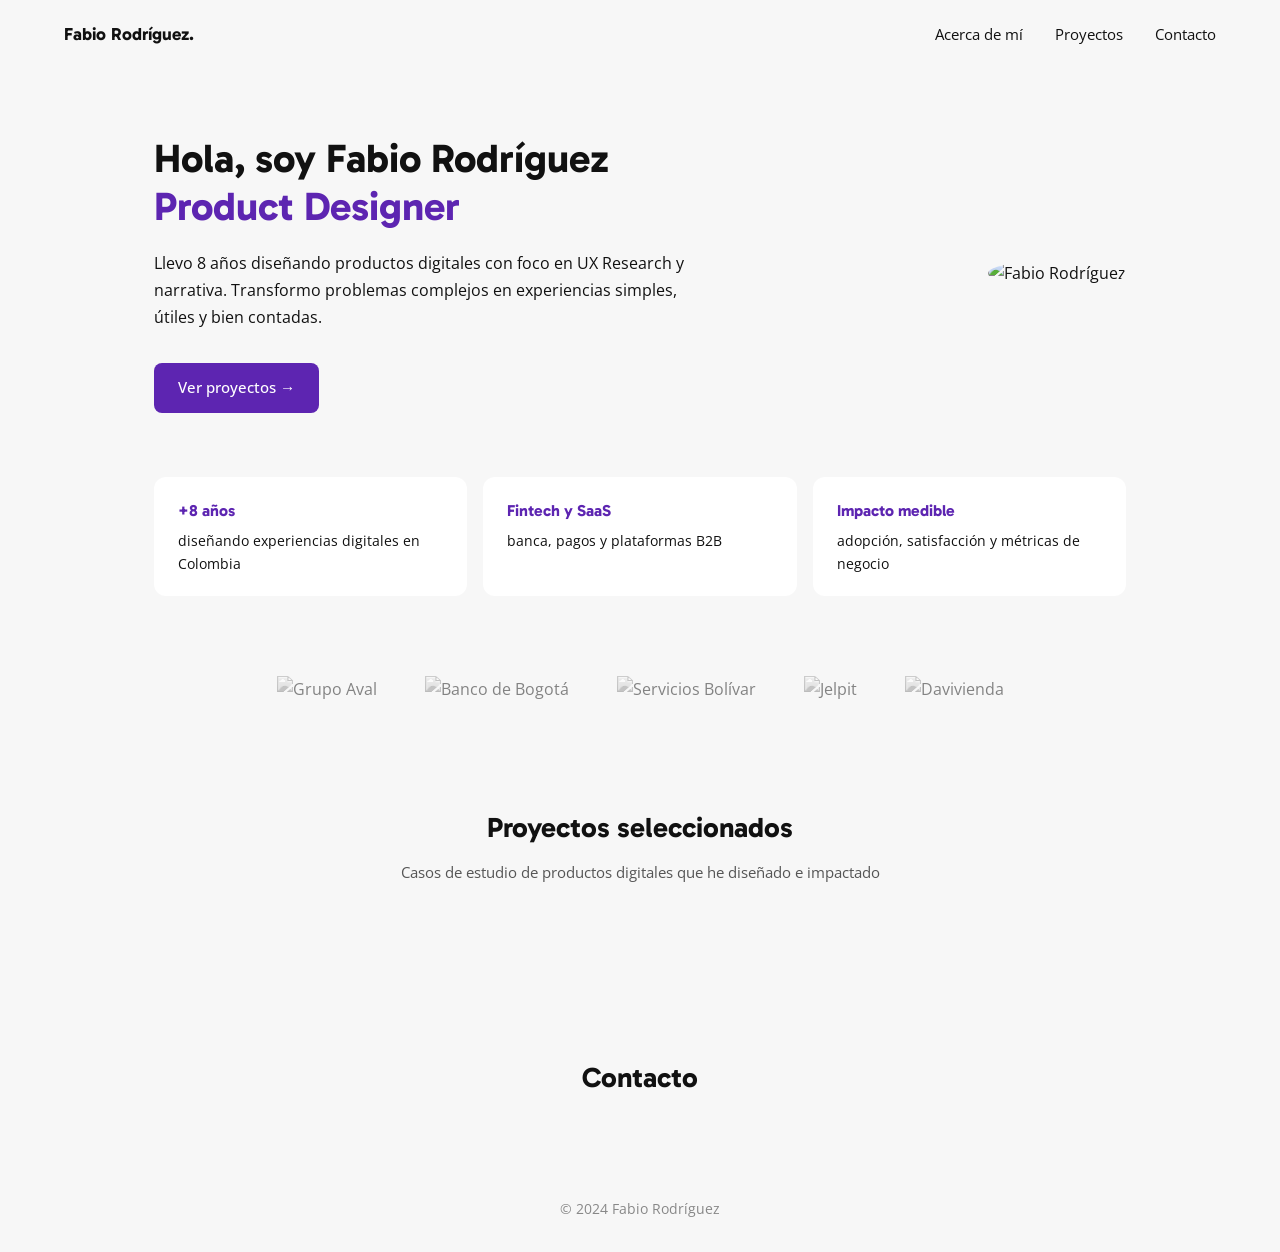
==== index.html @ 00364321 "Add files via upload" ====
<!DOCTYPE html>
<html lang="es">
<head>
  <meta charset="UTF-8">
  <meta name="viewport" content="width=device-width, initial-scale=1.0">
  <title>Fabio Rodríguez — Product Designer</title>
  <link rel="preconnect" href="https://fonts.googleapis.com">
  <link rel="preconnect" href="https://fonts.gstatic.com" crossorigin>
  <link href="https://fonts.googleapis.com/css2?family=Gabarito:wght@400;500;600;700&family=Open+Sans:wght@400;500;600&display=swap" rel="stylesheet">
  <link rel="stylesheet" href="estilos.css">
</head>
<body>

  <!-- NAV -->
  <nav>
    <span class="logo">Fabio Rodríguez.</span>
    <ul>
      <li><a href="#about">Acerca de mí</a></li>
      <li><a href="#proyectos">Proyectos</a></li>
      <li><a href="#contacto">Contacto</a></li>
    </ul>
  </nav>

  <!-- HERO -->
  <section class="hero">
    <div class="hero-texto">
      <h1>Hola, soy Fabio Rodríguez<br><span>Product Designer</span></h1>
      <p>Llevo 8 años diseñando productos digitales con foco en UX Research y narrativa. Transformo problemas complejos en experiencias simples, útiles y bien contadas.</p>
      <a href="#proyectos" class="btn">Ver proyectos →</a>
    </div>
    <div class="hero-foto">
      <img src="img/foto.png" alt="Fabio Rodríguez">
    </div>
  </section>

  <!-- PILLS -->
  <section class="pills">
    <div class="pill">
      <strong>+8 años</strong>
      <span>diseñando experiencias digitales en Colombia</span>
    </div>
    <div class="pill">
      <strong>Fintech y SaaS</strong>
      <span>banca, pagos y plataformas B2B</span>
    </div>
    <div class="pill">
      <strong>Impacto medible</strong>
      <span>adopción, satisfacción y métricas de negocio</span>
    </div>
  </section>

  <!-- LOGOS -->
  <section class="logos">
    <img src="img/logo-aval.png" alt="Grupo Aval">
    <img src="img/logo-bogota.png" alt="Banco de Bogotá">
    <img src="img/logo-bolivar.png" alt="Servicios Bolívar">
    <img src="img/logo-jelpit.png" alt="Jelpit">
    <img src="img/logo-davivienda.png" alt="Davivienda">
  </section>

  <!-- PROYECTOS -->
  <section class="proyectos" id="proyectos">
    <h2>Proyectos seleccionados</h2>
    <p class="subtitulo-seccion">Casos de estudio de productos digitales que he diseñado e impactado</p>
    <div class="grid-proyectos">
      <!-- Cards aquí -->
    </div>
  </section>

  <!-- CONTACTO -->
  <section class="contacto" id="contacto">
    <h2>Contacto</h2>
  </section>

  <!-- FOOTER -->
  <footer>
    <p>© 2024 Fabio Rodríguez</p>
  </footer>

</body>
</html>
---- estilos.css ----
*, *::before, *::after {
  box-sizing: border-box;
  margin: 0;
  padding: 0;
}

:root {
  --fondo: #F7F7F7;
  --texto: #111111;
  --acento: #5D25B1;
  --fuente-titulo: 'Gabarito', sans-serif;
  --fuente-cuerpo: 'Open Sans', sans-serif;
}

body {
  background-color: var(--fondo);
  color: var(--texto);
  font-family: var(--fuente-cuerpo);
  font-size: 16px;
  line-height: 1.7;
}

/* NAV */
nav {
  display: flex;
  justify-content: space-between;
  align-items: center;
  padding: 1.25rem 5%;
  background: var(--fondo);
}

.logo {
  font-family: var(--fuente-titulo);
  font-weight: 700;
  font-size: 1.1rem;
  color: var(--texto);
}

nav ul {
  list-style: none;
  display: flex;
  gap: 2rem;
}

nav ul a {
  text-decoration: none;
  color: var(--texto);
  font-size: 0.95rem;
}

nav ul a:hover {
  color: var(--acento);
}

/* HERO */
.hero {
  display: flex;
  align-items: center;
  justify-content: space-between;
  padding: 4rem 5%;
  gap: 2rem;
  max-width: 1100px;
  margin: 0 auto;
}

.hero-texto {
  max-width: 620px;
}

.hero-texto h1 {
  font-family: var(--fuente-titulo);
  font-size: 2.5rem;
  font-weight: 700;
  line-height: 1.2;
  margin-bottom: 1.25rem;
}

.hero-texto h1 span {
  color: var(--acento);
}

.hero-texto p {
  font-size: 1rem;
  color: var(--texto);
  margin-bottom: 2rem;
  max-width: 540px;
}

.hero-foto img {
  width: 140px;
  height: 140px;
  border-radius: 50%;
  object-fit: cover;
}

.btn {
  display: inline-block;
  padding: 0.75rem 1.5rem;
  background: var(--acento);
  color: #fff;
  border-radius: 8px;
  text-decoration: none;
  font-size: 0.95rem;
  font-weight: 500;
  transition: opacity 0.2s;
}

.btn:hover {
  opacity: 0.85;
}

/* PILLS */
.pills {
  display: flex;
  gap: 1rem;
  padding: 0 5% 3rem;
  max-width: 1100px;
  margin: 0 auto;
}

.pill {
  flex: 1;
  background: #fff;
  border-radius: 12px;
  padding: 1.25rem 1.5rem;
  display: flex;
  flex-direction: column;
  gap: 0.25rem;
}

.pill strong {
  font-family: var(--fuente-titulo);
  font-size: 1rem;
  color: var(--acento);
}

.pill span {
  font-size: 0.875rem;
  color: var(--texto);
}

/* LOGOS */
.logos {
  display: flex;
  align-items: center;
  justify-content: center;
  gap: 3rem;
  padding: 2rem 5%;
  max-width: 1100px;
  margin: 0 auto;
  filter: grayscale(100%);
  opacity: 0.5;
}

.logos img {
  height: 32px;
  object-fit: contain;
}

/* PROYECTOS */
.proyectos {
  padding: 4rem 5%;
  max-width: 1100px;
  margin: 0 auto;
}

.proyectos h2 {
  font-family: var(--fuente-titulo);
  font-size: 1.75rem;
  font-weight: 700;
  text-align: center;
  margin-bottom: 0.5rem;
}

.subtitulo-seccion {
  text-align: center;
  color: #555;
  font-size: 0.95rem;
  margin-bottom: 2.5rem;
}

.grid-proyectos {
  display: grid;
  grid-template-columns: repeat(2, 1fr);
  gap: 1.5rem;
}

/* CONTACTO */
.contacto {
  padding: 4rem 5%;
  max-width: 1100px;
  margin: 0 auto;
  text-align: center;
}

.contacto h2 {
  font-family: var(--fuente-titulo);
  font-size: 1.75rem;
  font-weight: 700;
}

/* FOOTER */
footer {
  text-align: center;
  padding: 2rem;
  font-size: 0.85rem;
  color: #888;
}
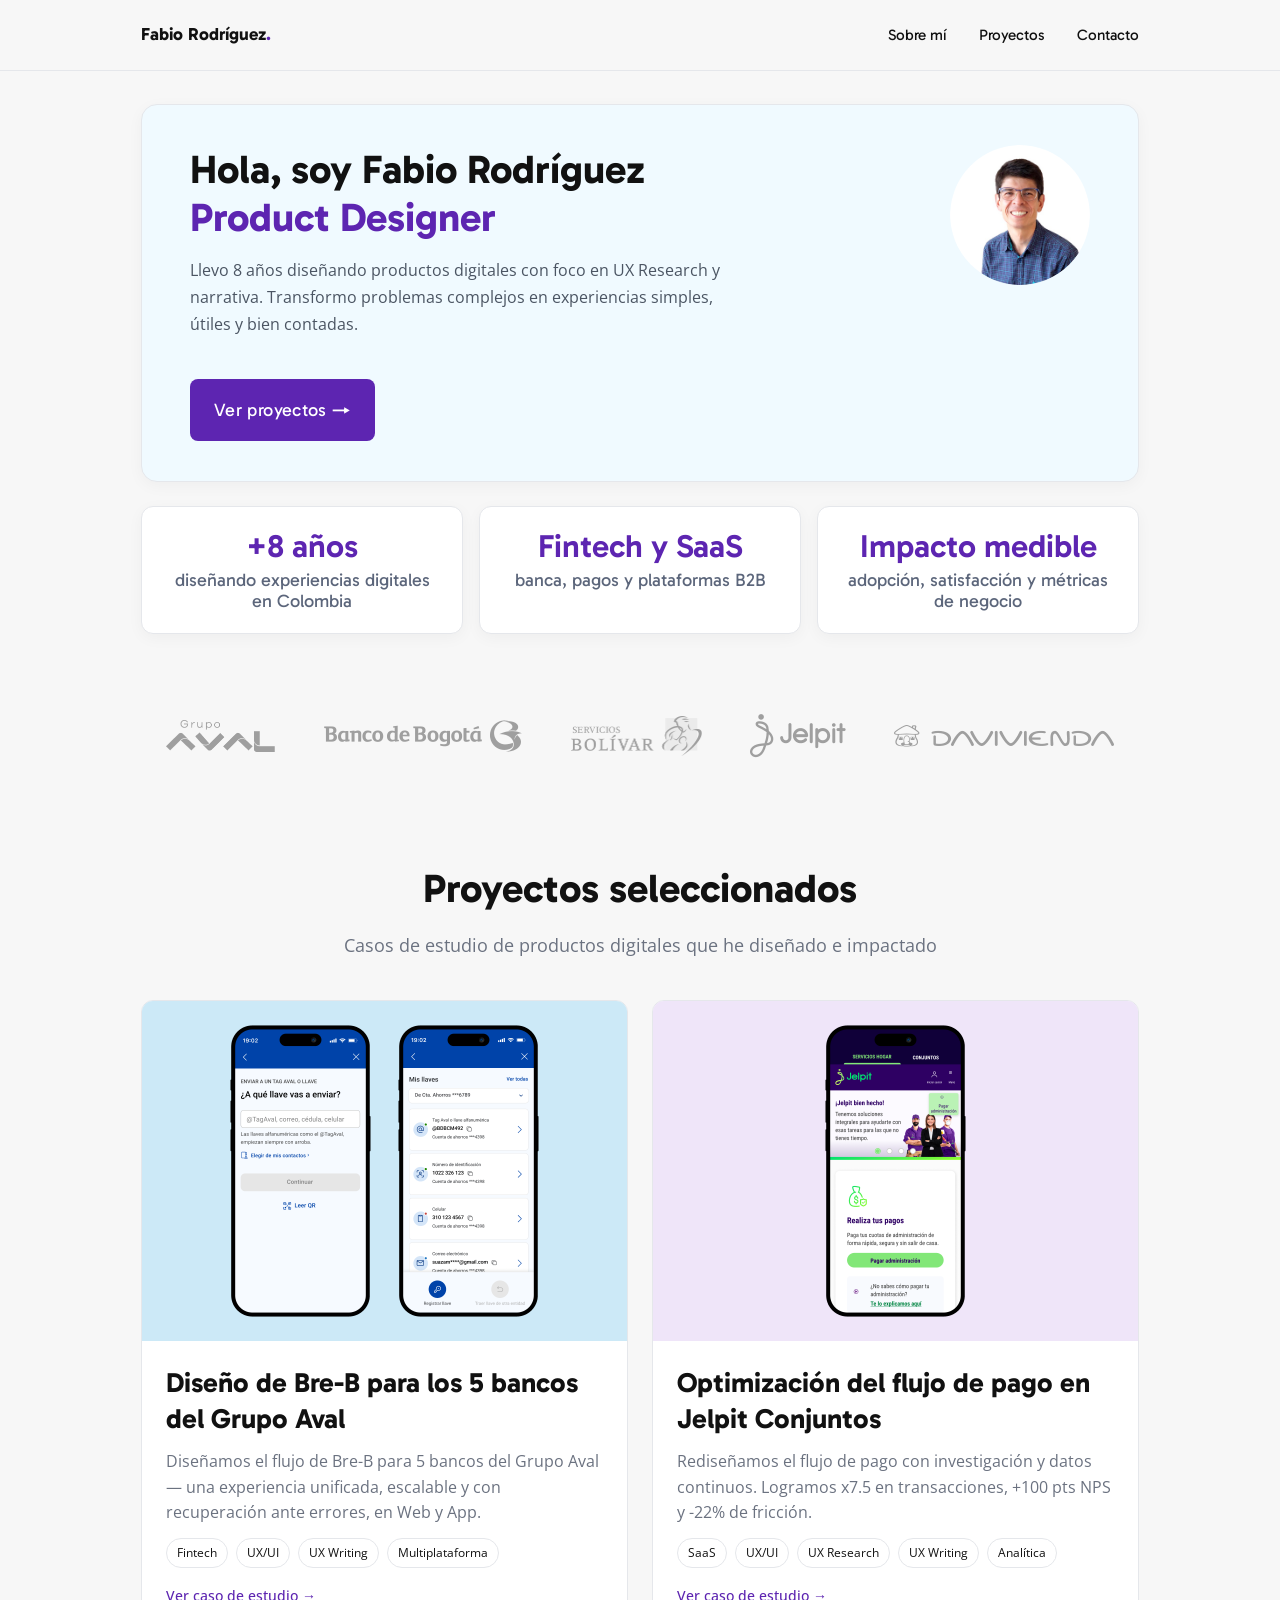
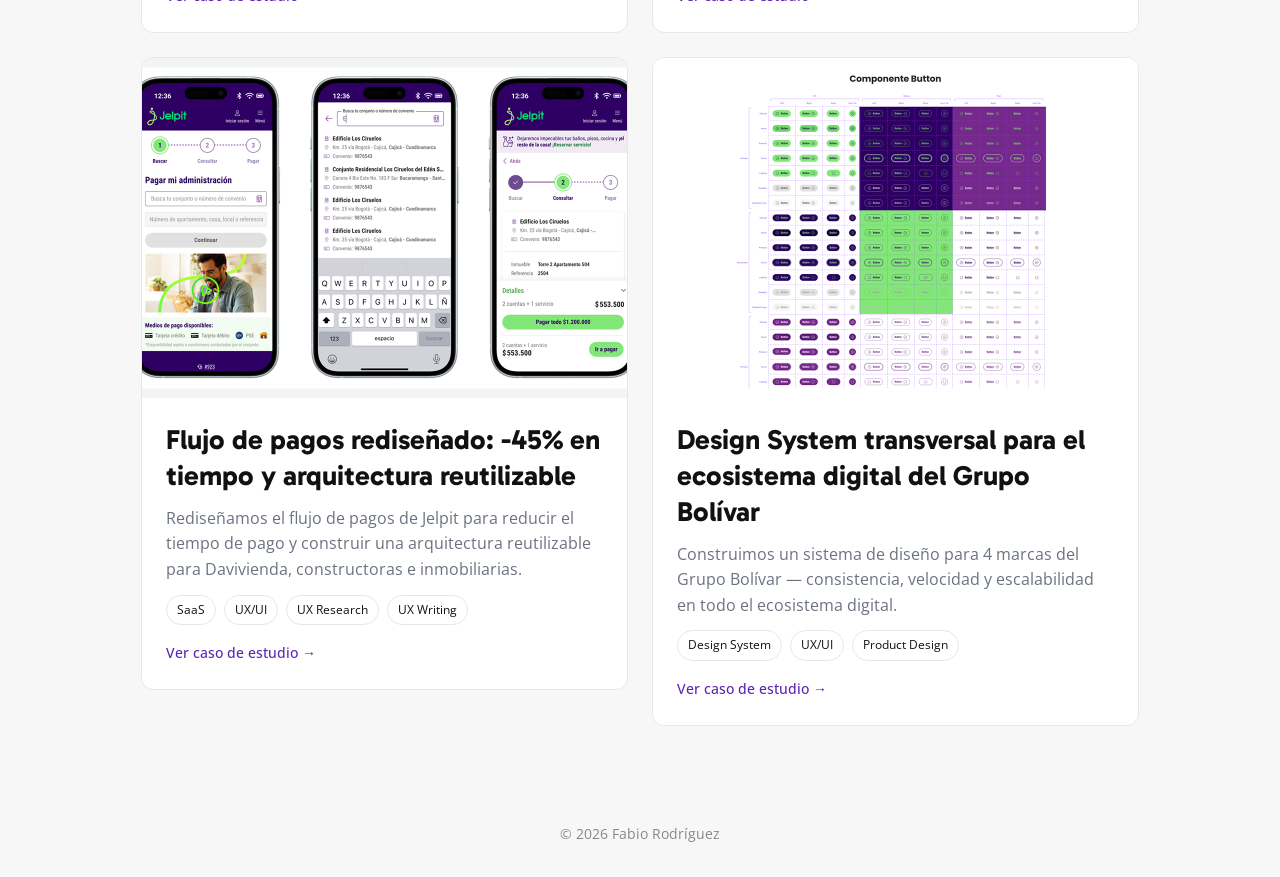
==== commit 38cc8679: "Add files via upload" ====
--- a/index.html
+++ b/index.html
@@ -9,27 +9,44 @@
   <link href="https://fonts.googleapis.com/css2?family=Gabarito:wght@400;500;600;700&family=Open+Sans:wght@400;500;600&display=swap" rel="stylesheet">
   <link rel="stylesheet" href="estilos.css">
 </head>
+<script>
+  function toggleMenu() {
+    const menu = document.getElementById('nav-menu');
+    const btn = document.getElementById('menu-btn');
+    menu.classList.toggle('abierto');
+    btn.classList.toggle('activo');
+  }
+</script>
 <body>
 
   <!-- NAV -->
   <nav>
-    <span class="logo">Fabio Rodríguez.</span>
-    <ul>
-      <li><a href="#about">Acerca de mí</a></li>
+  <div class="nav-inner">
+    <a href="index.html" class="logo">Fabio Rodríguez<span class="punto">.</span></a>
+    <button class="menu-toggle" onclick="toggleMenu()" id="menu-btn">
+      <span></span>
+      <span></span>
+      <span></span>
+    </button>
+    <ul id="nav-menu">
+      <li><a href="sobre-mi.html">Sobre mí</a></li>
       <li><a href="#proyectos">Proyectos</a></li>
-      <li><a href="#contacto">Contacto</a></li>
+      <li><a href="contacto.html">Contacto</a></li>
     </ul>
-  </nav>
+  </div>
+</nav>
 
   <!-- HERO -->
   <section class="hero">
-    <div class="hero-texto">
-      <h1>Hola, soy Fabio Rodríguez<br><span>Product Designer</span></h1>
-      <p>Llevo 8 años diseñando productos digitales con foco en UX Research y narrativa. Transformo problemas complejos en experiencias simples, útiles y bien contadas.</p>
-      <a href="#proyectos" class="btn">Ver proyectos →</a>
-    </div>
-    <div class="hero-foto">
-      <img src="img/foto.png" alt="Fabio Rodríguez">
+    <div class="hero-card">
+      <div class="hero-texto">
+        <h1>Hola, soy Fabio Rodríguez<br><span>Product Designer</span></h1>
+        <p>Llevo 8 años diseñando productos digitales con foco en UX Research y narrativa. Transformo problemas complejos en experiencias simples, útiles y bien contadas.</p>
+        <a href="#proyectos" class="btn">Ver proyectos →</a>
+      </div>
+      <div class="hero-foto">
+        <img src="img/foto.png" alt="Fabio Rodríguez">
+      </div>
     </div>
   </section>
 
@@ -51,11 +68,11 @@
 
   <!-- LOGOS -->
   <section class="logos">
-    <img src="img/logo-aval.png" alt="Grupo Aval">
-    <img src="img/logo-bogota.png" alt="Banco de Bogotá">
-    <img src="img/logo-bolivar.png" alt="Servicios Bolívar">
-    <img src="img/logo-jelpit.png" alt="Jelpit">
-    <img src="img/logo-davivienda.png" alt="Davivienda">
+    <img src="img/logo-aval.png" alt="Grupo Aval" class="logo-aval">
+    <img src="img/logo-bogota.png" alt="Banco de Bogotá" class="logo-bogota">
+    <img src="img/logo-bolivar.png" alt="Servicios Bolívar" class="logo-bolivar">
+    <img src="img/logo-jelpit.png" alt="Jelpit" class="logo-jelpit">
+    <img src="img/logo-davivienda.png" alt="Davivienda" class="logo-davivienda">
   </section>
 
   <!-- PROYECTOS -->
@@ -63,18 +80,90 @@
     <h2>Proyectos seleccionados</h2>
     <p class="subtitulo-seccion">Casos de estudio de productos digitales que he diseñado e impactado</p>
     <div class="grid-proyectos">
-      <!-- Cards aquí -->
-    </div>
+
+      <a href="breb.html" class="card-link-wrapper">
+        <div class="card">
+          <div class="card-imagen" style="background: #DBEAFE;">
+            <img src="img/proyecto-breb.png" alt="Bre-B">
+          </div>
+          <div class="card-contenido">
+            <h3>Diseño de Bre-B para los 5 bancos del Grupo Aval</h3>
+            <p>Diseñamos el flujo de Bre-B para 5 bancos del Grupo Aval — una experiencia unificada, escalable y con recuperación ante errores, en Web y App.</p>
+            <div class="pills-card">
+              <span class="pill-tag">Fintech</span>
+              <span class="pill-tag">UX/UI</span>
+              <span class="pill-tag">UX Writing</span>
+              <span class="pill-tag">Multiplataforma</span>
+            </div>
+            <span class="card-link">Ver caso de estudio →</span>
+          </div>
+        </div>
+      </a>
+
+      <a href="jelpit-opt.html" class="card-link-wrapper">
+        <div class="card">
+          <div class="card-imagen" style="background: #EDE9FE;">
+            <img src="img/proyecto-jelpit-opt.png" alt="Jelpit Optimización">
+          </div>
+          <div class="card-contenido">
+            <h3>Optimización del flujo de pago en Jelpit Conjuntos</h3>
+            <p>Rediseñamos el flujo de pago con investigación y datos continuos. Logramos x7.5 en transacciones, +100 pts NPS y -22% de fricción.</p>
+            <div class="pills-card">
+              <span class="pill-tag">SaaS</span>
+              <span class="pill-tag">UX/UI</span>
+              <span class="pill-tag">UX Research</span>
+              <span class="pill-tag">UX Writing</span>
+              <span class="pill-tag">Analítica</span>
+            </div>
+            <span class="card-link">Ver caso de estudio →</span>
+          </div>
+        </div>
+      </a>
+
+      <a href="jelpit-rediseno.html" class="card-link-wrapper">
+        <div class="card">
+          <div class="card-imagen" style="background: #F3F4F6;">
+            <img src="img/proyecto-jelpit-rediseno.png" alt="Jelpit Rediseño">
+          </div>
+          <div class="card-contenido">
+            <h3>Flujo de pagos rediseñado: -45% en tiempo y arquitectura reutilizable</h3>
+            <p>Rediseñamos el flujo de pagos de Jelpit para reducir el tiempo de pago y construir una arquitectura reutilizable para Davivienda, constructoras e inmobiliarias.</p>
+            <div class="pills-card">
+              <span class="pill-tag">SaaS</span>
+              <span class="pill-tag">UX/UI</span>
+              <span class="pill-tag">UX Research</span>
+              <span class="pill-tag">UX Writing</span>
+            </div>
+            <span class="card-link">Ver caso de estudio →</span>
+          </div>
+        </div>
+      </a>
+
+      <a href="design-system.html" class="card-link-wrapper">
+        <div class="card">
+          <div class="card-imagen" style="background: #F3F4F6;">
+            <img src="img/proyecto-design-system.png" alt="Design System">
+          </div>
+          <div class="card-contenido">
+            <h3>Design System transversal para el ecosistema digital del Grupo Bolívar</h3>
+            <p>Construimos un sistema de diseño para 4 marcas del Grupo Bolívar — consistencia, velocidad y escalabilidad en todo el ecosistema digital.</p>
+            <div class="pills-card">
+              <span class="pill-tag">Design System</span>
+              <span class="pill-tag">UX/UI</span>
+              <span class="pill-tag">Product Design</span>
+            </div>
+            <span class="card-link">Ver caso de estudio →</span>
+          </div>
+        </div>
+      </a>
+    </div>  
+
   </section>
-
-  <!-- CONTACTO -->
-  <section class="contacto" id="contacto">
-    <h2>Contacto</h2>
-  </section>
+  
 
   <!-- FOOTER -->
   <footer>
-    <p>© 2024 Fabio Rodríguez</p>
+    <p>© 2026 Fabio Rodríguez</p>
   </footer>
 
 </body>
--- a/estilos.css
+++ b/estilos.css
@@ -18,15 +18,27 @@
   font-family: var(--fuente-cuerpo);
   font-size: 16px;
   line-height: 1.7;
+  padding-top: 72px;
 }
 
 /* NAV */
 nav {
+  position: fixed;
+  top: 0;
+  left: 0;
+  right: 0;
+  background: var(--fondo);
+  border-bottom: 1px solid #E5E7EB;
+  z-index: 100;
+}
+
+.nav-inner {
   display: flex;
   justify-content: space-between;
   align-items: center;
   padding: 1.25rem 5%;
-  background: var(--fondo);
+  max-width: 1126px;
+  margin: 0 auto;
 }
 
 .logo {
@@ -34,6 +46,11 @@
   font-weight: 700;
   font-size: 1.1rem;
   color: var(--texto);
+  text-decoration: none;
+}
+
+.punto {
+  color: var(--acento);
 }
 
 nav ul {
@@ -46,6 +63,8 @@
   text-decoration: none;
   color: var(--texto);
   font-size: 0.95rem;
+  font-family: var(--fuente-titulo);
+  font-weight: 400;
 }
 
 nav ul a:hover {
@@ -54,13 +73,22 @@
 
 /* HERO */
 .hero {
-  display: flex;
-  align-items: center;
+  padding: 2rem 5% 0;
+  max-width: 1126px;
+  margin: 0 auto;
+}
+
+.hero-card {
+  background: #F0FAFF;
+  border: 1px solid #E5E7EB;
+  border-radius: 16px;
+  box-shadow: 0px 4px 16px 0px rgba(0, 0, 0, 0.04);
+  display: flex;
+  align-items: flex-start;
   justify-content: space-between;
-  padding: 4rem 5%;
+  padding: 40px 48px;
   gap: 2rem;
-  max-width: 1100px;
-  margin: 0 auto;
+  margin-bottom: 24px;
 }
 
 .hero-texto {
@@ -72,7 +100,7 @@
   font-size: 2.5rem;
   font-weight: 700;
   line-height: 1.2;
-  margin-bottom: 1.25rem;
+  margin-bottom: 16px;
 }
 
 .hero-texto h1 span {
@@ -81,8 +109,8 @@
 
 .hero-texto p {
   font-size: 1rem;
-  color: var(--texto);
-  margin-bottom: 2rem;
+  color: #4B5563;
+  margin-bottom: 40px;
   max-width: 540px;
 }
 
@@ -94,15 +122,20 @@
 }
 
 .btn {
-  display: inline-block;
-  padding: 0.75rem 1.5rem;
+  display: inline-flex;
+  align-items: center;
+  gap: 24px;
+  padding: 16px 24px;
   background: var(--acento);
   color: #fff;
   border-radius: 8px;
   text-decoration: none;
-  font-size: 0.95rem;
-  font-weight: 500;
+  font-family: var(--fuente-titulo);
+  font-size: 18px;
+  font-weight: 400;
+  letter-spacing: 0.02em;
   transition: opacity 0.2s;
+  white-space: nowrap;
 }
 
 .btn:hover {
@@ -114,7 +147,7 @@
   display: flex;
   gap: 1rem;
   padding: 0 5% 3rem;
-  max-width: 1100px;
+  max-width: 1126px;
   margin: 0 auto;
 }
 
@@ -122,21 +155,28 @@
   flex: 1;
   background: #fff;
   border-radius: 12px;
+  border: 1px solid #E5E7EB;
+  box-shadow: 0px 4px 16px 0px rgba(0, 0, 0, 0.04);
   padding: 1.25rem 1.5rem;
   display: flex;
   flex-direction: column;
   gap: 0.25rem;
+  text-align: center;
+  line-height: 1.2;
 }
 
 .pill strong {
   font-family: var(--fuente-titulo);
-  font-size: 1rem;
+  font-size: 32px;
+  font-weight: 600;
   color: var(--acento);
 }
 
 .pill span {
-  font-size: 0.875rem;
-  color: var(--texto);
+  font-family: var(--fuente-titulo);
+  font-size: 18px;
+  font-weight: 300;
+  color: #5C667B;
 }
 
 /* LOGOS */
@@ -146,27 +186,46 @@
   justify-content: center;
   gap: 3rem;
   padding: 2rem 5%;
-  max-width: 1100px;
+  max-width: 1126px;
   margin: 0 auto;
   filter: grayscale(100%);
-  opacity: 0.5;
+  opacity: 0.6;
 }
 
 .logos img {
+  object-fit: contain;
+}
+
+.logo-aval {
   height: 32px;
-  object-fit: contain;
+}
+
+.logo-bogota {
+  height: 32px;
+}
+
+.logo-davivienda {
+  height: 22px;
+}
+
+.logo-bolivar {
+  height: 40px;
+}
+
+.logo-jelpit {
+  height: 44px;
 }
 
 /* PROYECTOS */
 .proyectos {
   padding: 4rem 5%;
-  max-width: 1100px;
+  max-width: 1126px;
   margin: 0 auto;
 }
 
 .proyectos h2 {
   font-family: var(--fuente-titulo);
-  font-size: 1.75rem;
+  font-size: 40px;
   font-weight: 700;
   text-align: center;
   margin-bottom: 0.5rem;
@@ -174,8 +233,8 @@
 
 .subtitulo-seccion {
   text-align: center;
-  color: #555;
-  font-size: 0.95rem;
+  color: #6B7280;
+  font-size: 18px;
   margin-bottom: 2.5rem;
 }
 
@@ -185,10 +244,106 @@
   gap: 1.5rem;
 }
 
+.card {
+  background: #fff;
+  border-radius: 12px;
+  border: 1px solid #E5E7EB;
+  overflow: hidden;
+}
+
+.card-imagen {
+  width: 100%;
+  height: 340px;
+  display: flex;
+  align-items: center;
+  justify-content: center;
+  overflow: hidden;
+}
+
+.card-imagen img {
+  width: 100%;
+  height: 100%;
+  object-fit: cover;
+}
+
+.card-link-wrapper {
+  text-decoration: none;
+  color: inherit;
+  display: block;
+}
+
+.card-link-wrapper:hover .card {
+  border-color: var(--acento);
+  transition: border-color 0.2s;
+}
+
+.card-contenido {
+  padding: 1.5rem;
+  display: flex;
+  flex-direction: column;
+  gap: 0.75rem;
+}
+
+.card-contenido h3 {
+  font-family: var(--fuente-titulo);
+  font-size: 1.725rem;
+  font-weight: 700;
+  color: var(--texto);
+  line-height: 1.3;
+}
+
+.card-contenido p {
+  font-size: 1rem;
+  color: #6B7280;
+  line-height: 1.6;
+}
+
+.pills-card {
+  display: flex;
+  flex-wrap: wrap;
+  gap: 0.5rem;
+}
+
+.pill-tag {
+  font-size: 0.75rem;
+  padding: 4px 10px;
+  border-radius: 20px;
+  border: 1px solid #E5E7EB;
+  color: var(--texto);
+  background: #fff;
+}
+
+.card-link {
+  font-size: 0.875rem;
+  color: var(--acento);
+  text-decoration: none;
+  font-weight: 500;
+  margin-top: 0.25rem;
+}
+
+.card-link:hover {
+  text-decoration: underline;
+}
+
+.seccion-con-imagen {
+  display: flex;
+  align-items: flex-start;
+  gap: 2rem;
+}
+
+.seccion-con-imagen img {
+  height: auto;
+  width: 100%;
+}
+
+.seccion-texto {
+  flex: 1;
+}
+
 /* CONTACTO */
 .contacto {
   padding: 4rem 5%;
-  max-width: 1100px;
+  max-width: 1126px;
   margin: 0 auto;
   text-align: center;
 }
@@ -205,4 +360,430 @@
   padding: 2rem;
   font-size: 0.85rem;
   color: #888;
+}
+
+/* HAMBURGUESA */
+.menu-toggle {
+  display: none;
+  flex-direction: column;
+  gap: 5px;
+  cursor: pointer;
+  background: none;
+  border: none;
+  padding: 4px;
+}
+
+.menu-toggle span {
+  width: 24px;
+  height: 2px;
+  background: var(--texto);
+  border-radius: 2px;
+  transition: all 0.3s;
+}
+
+/* SOBRE MÍ */
+.sobre-mi {
+  padding: 4rem 5%;
+  max-width: 1126px;
+  margin: 0 auto;
+}
+
+.sobre-mi-inner {
+  display: flex;
+  gap: 4rem;
+  align-items: flex-start;
+}
+
+.sobre-mi-foto img {
+  width: 200px;
+  height: 200px;
+  border-radius: 50%;
+  object-fit: cover;
+}
+
+.sobre-mi-texto {
+  display: flex;
+  flex-direction: column;
+  gap: 1rem;
+}
+
+.sobre-mi-texto h1 {
+  font-family: var(--fuente-titulo);
+  font-size: 2.5rem;
+  font-weight: 700;
+  line-height: 1.2;
+}
+
+.sobre-mi-tagline {
+  font-family: var(--fuente-titulo);
+  font-size: 1.25rem;
+  font-weight: 600;
+  color: var(--acento);
+}
+
+.sobre-mi-texto p {
+  font-size: 1rem;
+  color: #4B5563;
+  line-height: 1.7;
+}
+
+/* PROYECTO */
+.proyecto {
+  padding: 4rem 5%;
+}
+
+.proyecto-inner {
+  max-width: 886px;
+  margin: 0 auto;
+}
+
+/* HEADER */
+.proyecto-header {
+  margin-bottom: 2rem;
+}
+
+.breadcrumb {
+  font-size: 0.85rem;
+  color: #9CA3AF;
+  margin-bottom: 1rem;
+}
+
+.proyecto-header h1 {
+  font-family: var(--fuente-titulo);
+  font-size: 2.2rem;
+  line-height: 1.3;
+}
+
+/* META */
+.proyecto-meta {
+  display: grid;
+  grid-template-columns: repeat(4, 1fr);
+  gap: 1rem;
+  margin-bottom: 3rem;
+}
+
+.proyecto-meta div {
+  display: flex;
+  flex-direction: column;
+  gap: 0.25rem;
+}
+
+.proyecto-meta span {
+  font-size: 0.75rem;
+  color: #9CA3AF;
+}
+
+.proyecto-meta strong {
+  font-family: var(--fuente-titulo);
+  font-size: 0.95rem;
+}
+
+/* RESULTADOS */
+.resultados-wrapper {
+  display: flex;
+  flex-direction: column;
+  gap: 1rem;
+  margin-bottom: 3rem;
+}
+
+.resultados-grid {
+  display: grid;
+  grid-template-columns: repeat(3, 1fr);
+  gap: 1rem;
+}
+
+.resultados-grid--4 {
+  grid-template-columns: repeat(4, 1fr);
+}
+
+.resultados-fila-2 {
+  display: grid;
+  grid-template-columns: repeat(2, 1fr);
+  gap: 1rem;
+}
+
+.resultado-card {
+  background: #fff;
+  border: 1px solid #E5E7EB;
+  border-radius: 12px;
+  padding: 1.25rem 1.5rem;
+  display: flex;
+  flex-direction: column;
+  gap: 0.25rem;
+}
+
+.resultado-label {
+  font-family: var(--fuente-cuerpo);
+  font-size: 20px;
+  font-weight: 600;
+  color: var(--texto);
+}
+
+.resultado-numero {
+  font-family: var(--fuente-titulo);
+  font-size: 40px;
+  font-weight: 700;
+  color: var(--acento);
+  line-height: 1.1;
+}
+
+.resultado-detalle {
+  font-family: var(--fuente-cuerpo);
+  font-size: 14px;
+  color: #6B7280;
+}
+
+.resultado-card--texto .resultado-texto {
+  font-family: var(--fuente-titulo);
+  font-size: 22px;
+  font-weight: 600;
+  color: var(--texto);
+  line-height: 1.3;
+}
+
+/* SUBTÍTULO PROYECTO */
+.proyecto-subtitulo {
+  font-family: var(--fuente-titulo);
+  font-size: 1.25rem;
+  font-weight: 500;
+  color: #6B7280;
+  margin-bottom: 1rem;
+  margin-top: 0.5rem;
+}
+
+/* CONTENIDO */
+.proyecto-contenido {
+  display: flex;
+  flex-direction: column;
+  gap: 2.0rem;
+}
+
+.proyecto-contenido h2 {
+  font-family: var(--fuente-titulo);
+  font-size: 24px;
+  font-weight: 500;
+  color: #1F1F1F;
+  margin-bottom: 0.5rem;
+}
+
+.proyecto-contenido h4 {
+  font-family: var(--fuente-titulo);
+  font-size: 1.1rem;
+  font-weight: 600;
+  margin-top: 1.5rem;
+  margin-bottom: 0.5rem;
+  color: var(--texto);
+}
+
+.proyecto-contenido p {
+  color: #4B5563;
+  margin-bottom: 0.5em;
+}
+
+.proyecto-contenido ul {
+  padding-left: 1.2rem;
+  color: #4B5563;
+}
+
+.proyecto-contenido li {
+  margin-bottom: 0.5rem;
+}
+
+/* IMAGEN */
+.proyecto-imagen img {
+  width: 100%;
+  border-radius: 12px;
+  border: none;
+}
+
+.proyecto-imagen {
+  display: flex;
+  flex-direction: column;
+  gap: 0.5rem;
+  flex: 1;
+}
+
+.proyecto-imagen p {
+  font-size: 14px;
+  color: #6B7280;
+  min-height: 3.4em;
+}
+
+.row-imagen {
+  display: flex;
+  flex-direction: row;
+  flex-wrap: wrap;
+  gap: 40px;
+}
+
+.img-lateral {
+  height: 232px;
+  width: auto;
+  flex-shrink: 0;
+  max-width: 446px;
+}
+
+/* QUOTE */
+.proyecto-quote {
+  display: flex;
+  flex-direction: column;
+  align-items: center;
+  text-align: center;
+  gap: 1rem;
+  margin-top: 3rem;
+}
+
+.proyecto-quote h3 {
+  font-family: var(--fuente-titulo);
+  font-size: 24px;
+  font-weight: 500;
+  line-height: 1.4;
+}
+
+/* CTA */
+.proyecto-cta {
+  margin-top: 4rem;
+  text-align: center;
+  padding: 2rem;
+}
+
+.proyecto-cta p {
+  margin-bottom: 1.5rem;
+  font-size: 1.1rem;
+}
+
+/* RESPONSIVE */
+@media (max-width: 768px) {
+
+  /* NAV */
+  body {
+    padding-top: 0px;
+  }
+
+  .menu-toggle {
+    display: flex;
+  }
+
+  nav ul {
+    display: none;
+    flex-direction: column;
+    gap: 1rem;
+    position: absolute;
+    top: 64px;
+    left: 0;
+    right: 0;
+    background: var(--fondo);
+    padding: 1.5rem 5%;
+    border-bottom: 1px solid #E5E7EB;
+    z-index: 100;
+  }
+
+  nav ul.abierto {
+    display: flex;
+  }
+
+  nav {
+    position: sticky;
+    top: 0;
+  }
+
+  /* HERO */
+  .hero-card {
+    flex-direction: column;
+    align-items: center;
+    text-align: center;
+    padding: 2rem 1.5rem;
+  }
+
+  .hero-foto {
+    order: 1;
+    margin-top: 0;
+    margin-bottom: 1.5rem;
+  }
+
+  .menu-toggle.activo span:nth-child(1) {
+    transform: translateY(7px) rotate(45deg);
+  }
+
+  .menu-toggle.activo span:nth-child(2) {
+    opacity: 0;
+  }
+
+  .menu-toggle.activo span:nth-child(3) {
+    transform: translateY(-7px) rotate(-45deg);
+  }
+
+  .hero-texto {
+    order: 2;
+  }
+
+  .hero-texto p {
+    max-width: 100%;
+  }
+
+  /* PILLS */
+  .pills {
+    flex-direction: column;
+  }
+
+  /* LOGOS */
+  .logos {
+    display: flex;
+    flex-direction: column;
+    align-items: center;
+    gap: 1.5rem;
+  }
+
+  .sobre-mi-inner {
+    flex-direction: column;
+    align-items: center;
+    text-align: left;
+  }
+
+  /* GRID PROYECTOS */
+  .grid-proyectos {
+    grid-template-columns: 1fr;
+  }
+
+ .row-imagen {
+    flex-wrap: wrap;
+  }
+
+  .row-imagen .proyecto-imagen {
+    flex: 1 1 calc(50% - 20px);
+  }
+
+  .seccion-con-imagen { 
+    flex-direction: column; 
+  }
+
+  .seccion-con-imagen img {
+    height: auto;
+    width: 100%;
+    flex-shrink: 1;
+  }
+
+  .proyecto-meta {
+    grid-template-columns: 1fr 1fr;
+  }
+
+  /* GRID RESULTADOS */
+  .resultados-grid {
+    grid-template-columns: 1fr;
+  }
+
+  .resultados-grid--4 {
+    grid-template-columns: 1fr;
+  }
+  
+  .resultados-fila-2 {
+    grid-template-columns: 1fr;
+  }
+
+  /* PROYECTO */
+  .img-lateral {
+    height: auto;
+    width: 100%;
+  }
+
 }
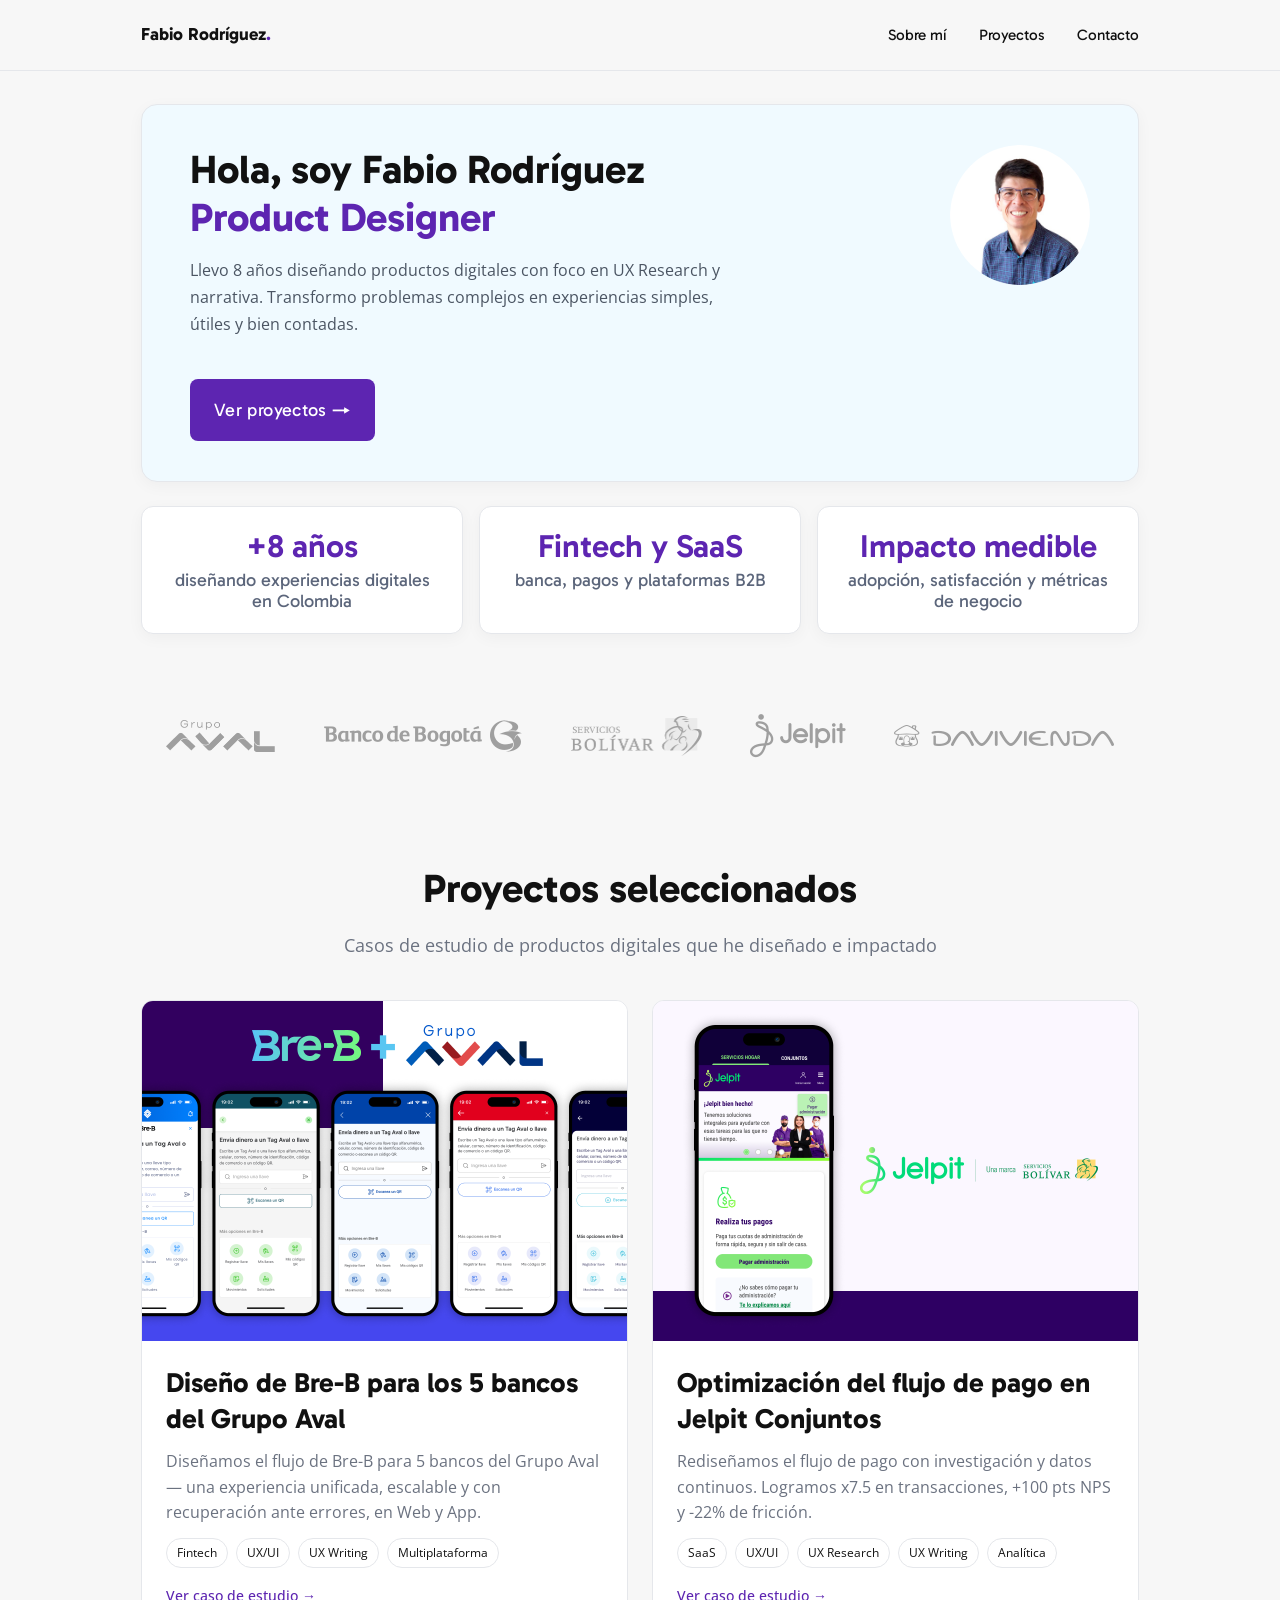
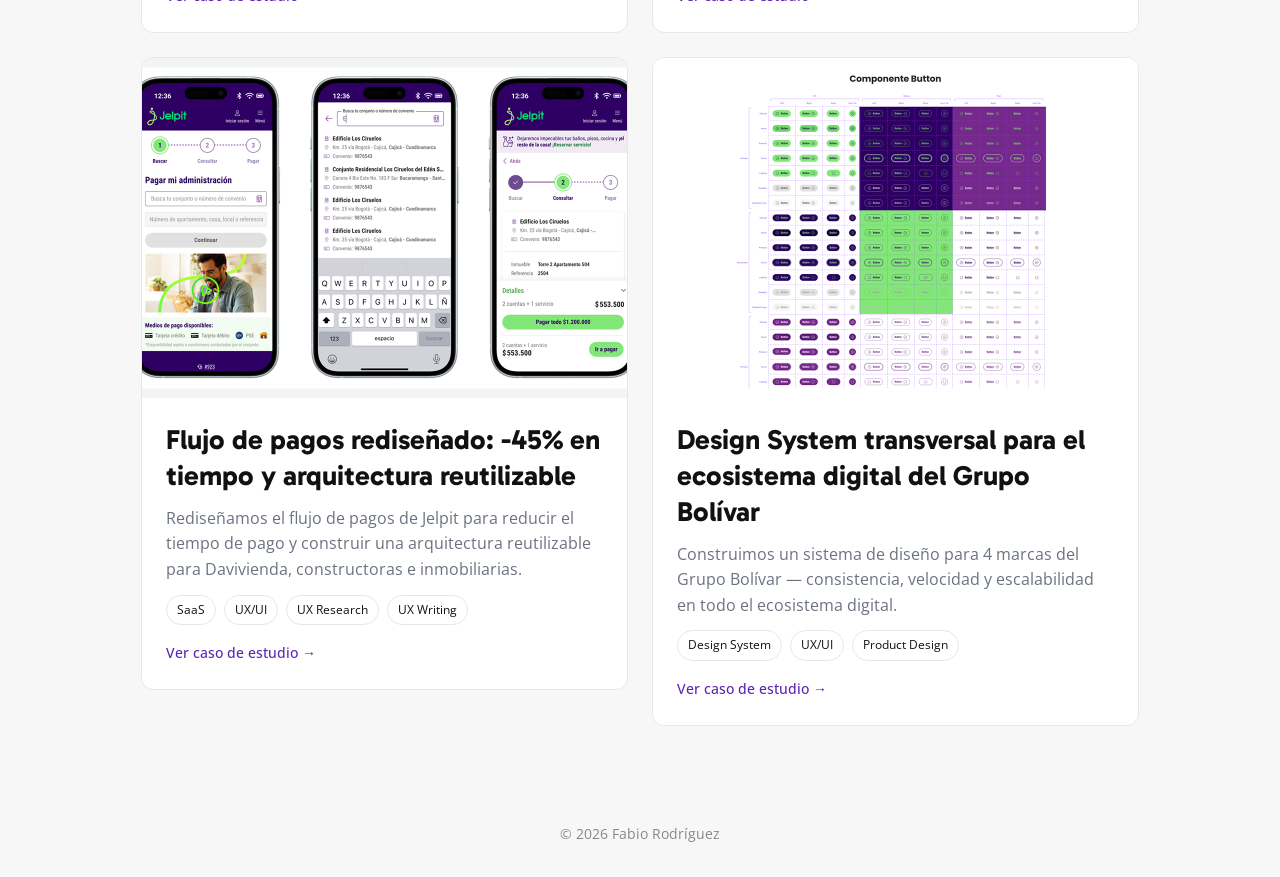
==== commit fb0d9d29: "Add files via upload" ====
--- a/index.html
+++ b/index.html
@@ -1,5 +1,14 @@
 <!DOCTYPE html>
 <html lang="es">
+  <!-- Google tag (gtag.js) -->
+  <script async src="https://www.googletagmanager.com/gtag/js?id=G-DX7BJ5B2TN"></script>
+  <script>
+    window.dataLayer = window.dataLayer || [];
+    function gtag(){dataLayer.push(arguments);}
+    gtag('js', new Date());
+
+    gtag('config', 'G-DX7BJ5B2TN');
+  </script>
 <head>
   <meta charset="UTF-8">
   <meta name="viewport" content="width=device-width, initial-scale=1.0">
@@ -9,34 +18,24 @@
   <link href="https://fonts.googleapis.com/css2?family=Gabarito:wght@400;500;600;700&family=Open+Sans:wght@400;500;600&display=swap" rel="stylesheet">
   <link rel="stylesheet" href="estilos.css">
 </head>
-<script>
-  function toggleMenu() {
-    const menu = document.getElementById('nav-menu');
-    const btn = document.getElementById('menu-btn');
-    menu.classList.toggle('abierto');
-    btn.classList.toggle('activo');
-  }
-</script>
 <body>
 
-  <!-- NAV -->
   <nav>
-  <div class="nav-inner">
-    <a href="index.html" class="logo">Fabio Rodríguez<span class="punto">.</span></a>
-    <button class="menu-toggle" onclick="toggleMenu()" id="menu-btn">
-      <span></span>
-      <span></span>
-      <span></span>
-    </button>
-    <ul id="nav-menu">
-      <li><a href="sobre-mi.html">Sobre mí</a></li>
-      <li><a href="#proyectos">Proyectos</a></li>
-      <li><a href="contacto.html">Contacto</a></li>
-    </ul>
-  </div>
-</nav>
+    <div class="nav-inner">
+      <a href="index.html" class="logo">Fabio Rodríguez<span class="punto">.</span></a>
+      <button class="menu-toggle" onclick="toggleMenu()" id="menu-btn">
+        <span></span>
+        <span></span>
+        <span></span>
+      </button>
+      <ul id="nav-menu">
+        <li><a href="sobre-mi.html">Sobre mí</a></li>
+        <li><a href="#proyectos">Proyectos</a></li>
+        <li><a href="contacto.html">Contacto</a></li>
+      </ul>
+    </div>
+  </nav>
 
-  <!-- HERO -->
   <section class="hero">
     <div class="hero-card">
       <div class="hero-texto">
@@ -50,7 +49,6 @@
     </div>
   </section>
 
-  <!-- PILLS -->
   <section class="pills">
     <div class="pill">
       <strong>+8 años</strong>
@@ -66,7 +64,6 @@
     </div>
   </section>
 
-  <!-- LOGOS -->
   <section class="logos">
     <img src="img/logo-aval.png" alt="Grupo Aval" class="logo-aval">
     <img src="img/logo-bogota.png" alt="Banco de Bogotá" class="logo-bogota">
@@ -75,7 +72,6 @@
     <img src="img/logo-davivienda.png" alt="Davivienda" class="logo-davivienda">
   </section>
 
-  <!-- PROYECTOS -->
   <section class="proyectos" id="proyectos">
     <h2>Proyectos seleccionados</h2>
     <p class="subtitulo-seccion">Casos de estudio de productos digitales que he diseñado e impactado</p>
@@ -84,7 +80,7 @@
       <a href="breb.html" class="card-link-wrapper">
         <div class="card">
           <div class="card-imagen" style="background: #DBEAFE;">
-            <img src="img/proyecto-breb.png" alt="Bre-B">
+            <img src="img/proyecto-breb.png" alt="Diseño de Bre-B para los 5 bancos del Grupo Aval">
           </div>
           <div class="card-contenido">
             <h3>Diseño de Bre-B para los 5 bancos del Grupo Aval</h3>
@@ -103,7 +99,7 @@
       <a href="jelpit-opt.html" class="card-link-wrapper">
         <div class="card">
           <div class="card-imagen" style="background: #EDE9FE;">
-            <img src="img/proyecto-jelpit-opt.png" alt="Jelpit Optimización">
+            <img src="img/proyecto-jelpit-opt.png" alt="Optimización del flujo de pago en Jelpit Conjuntos">
           </div>
           <div class="card-contenido">
             <h3>Optimización del flujo de pago en Jelpit Conjuntos</h3>
@@ -123,7 +119,7 @@
       <a href="jelpit-rediseno.html" class="card-link-wrapper">
         <div class="card">
           <div class="card-imagen" style="background: #F3F4F6;">
-            <img src="img/proyecto-jelpit-rediseno.png" alt="Jelpit Rediseño">
+            <img src="img/proyecto-jelpit-rediseno.png" alt="Rediseño del flujo de pagos en Jelpit Conjuntos">
           </div>
           <div class="card-contenido">
             <h3>Flujo de pagos rediseñado: -45% en tiempo y arquitectura reutilizable</h3>
@@ -142,7 +138,7 @@
       <a href="design-system.html" class="card-link-wrapper">
         <div class="card">
           <div class="card-imagen" style="background: #F3F4F6;">
-            <img src="img/proyecto-design-system.png" alt="Design System">
+            <img src="img/proyecto-design-system.png" alt="Design System transversal para el ecosistema digital del Grupo Bolívar">
           </div>
           <div class="card-contenido">
             <h3>Design System transversal para el ecosistema digital del Grupo Bolívar</h3>
@@ -156,15 +152,15 @@
           </div>
         </div>
       </a>
-    </div>  
 
+    </div>
   </section>
-  
 
-  <!-- FOOTER -->
   <footer>
     <p>© 2026 Fabio Rodríguez</p>
   </footer>
 
+  <script src="scripts.js"></script>
+
 </body>
 </html>
--- a/estilos.css
+++ b/estilos.css
@@ -216,7 +216,18 @@
   height: 44px;
 }
 
+/* BREADCRUMB */
+.breadcrumb a {
+  color: #9CA3AF;
+  text-decoration: none;
+}
+
+.breadcrumb a:hover {
+  color: var(--acento);
+}
+
 /* PROYECTOS */
+
 .proyectos {
   padding: 4rem 5%;
   max-width: 1126px;
@@ -492,6 +503,10 @@
   gap: 1rem;
 }
 
+.resultados-grid--2 {
+  grid-template-columns: repeat(2, 1fr);
+}
+
 .resultados-grid--4 {
   grid-template-columns: repeat(4, 1fr);
 }
@@ -589,6 +604,10 @@
   margin-bottom: 0.5rem;
 }
 
+.proyecto-contenido + .resultados-wrapper {
+  margin-top: 2rem;
+}
+
 /* IMAGEN */
 .proyecto-imagen img {
   width: 100%;
@@ -650,6 +669,87 @@
 .proyecto-cta p {
   margin-bottom: 1.5rem;
   font-size: 1.1rem;
+}
+
+/* LIGHTBOX */
+.lightbox-overlay {
+  display: none;
+  position: fixed;
+  top: 0;
+  left: 0;
+  width: 100%;
+  height: 100%;
+  background: rgba(0, 0, 0, 0.85);
+  z-index: 1000;
+  align-items: center;
+  justify-content: center;
+  cursor: pointer;
+}
+
+.lightbox-overlay.activo {
+  display: flex;
+}
+
+.lightbox-overlay img {
+  max-width: 90vw;
+  max-height: 90vh;
+  object-fit: contain;
+  border-radius: 8px;
+  cursor: default;
+}
+
+/* NAVEGACIÓN ENTRE PROYECTOS */
+.proyecto-nav {
+  margin-top: 4rem;
+  padding-top: 2rem;
+  border-top: 0.5px solid var(--color-border-tertiary);
+  display: flex;
+  justify-content: space-between;
+  gap: 2rem;
+}
+
+.proyecto-nav-anterior {
+  display: flex;
+  flex-direction: column;
+  gap: 4px;
+  text-decoration: none;
+  text-align: left;
+  max-width: 45%;
+}
+
+.proyecto-nav-siguiente {
+  display: flex;
+  flex-direction: column;
+  gap: 4px;
+  text-decoration: none;
+  text-align: right;
+  max-width: 45%;
+}
+
+.nav-label {
+  font-size: 12px;
+  color: #6B7280;
+  font-family: var(--fuente-cuerpo);
+}
+
+.nav-titulo {
+  font-family: var(--fuente-titulo);
+  font-size: 16px;
+  font-weight: 500;
+  color: var(--acento);
+}
+
+.proyecto-nav-siguiente:hover .nav-titulo,
+.proyecto-nav-anterior:hover .nav-titulo {
+  opacity: 0.75;
+}
+
+.resultados-wrapper h2 {
+  font-family: var(--fuente-titulo);
+  font-size: 24px;
+  font-weight: 500;
+  color: #1F1F1F;
+  margin-bottom: 0;
 }
 
 /* RESPONSIVE */
@@ -740,6 +840,10 @@
     text-align: left;
   }
 
+  .card-imagen {
+    height: 192px;
+  }
+
   /* GRID PROYECTOS */
   .grid-proyectos {
     grid-template-columns: 1fr;
@@ -747,6 +851,10 @@
 
  .row-imagen {
     flex-wrap: wrap;
+  }
+
+  .row-imagen--vertical {
+    flex-direction: column;
   }
 
   .row-imagen .proyecto-imagen {
@@ -772,6 +880,10 @@
     grid-template-columns: 1fr;
   }
 
+  .resultados-grid--2 {
+    grid-template-columns: 1fr;
+  }
+
   .resultados-grid--4 {
     grid-template-columns: 1fr;
   }
@@ -786,4 +898,19 @@
     width: 100%;
   }
 
+  .proyecto-nav {
+    flex-direction: column;
+    gap: 1.5rem;
+  }
+
+  .proyecto-nav-anterior {
+    max-width: 100%;
+    text-align: left;
+  }
+
+  .proyecto-nav-siguiente {
+    max-width: 100%;
+    text-align: right;
+  }
+
 }
